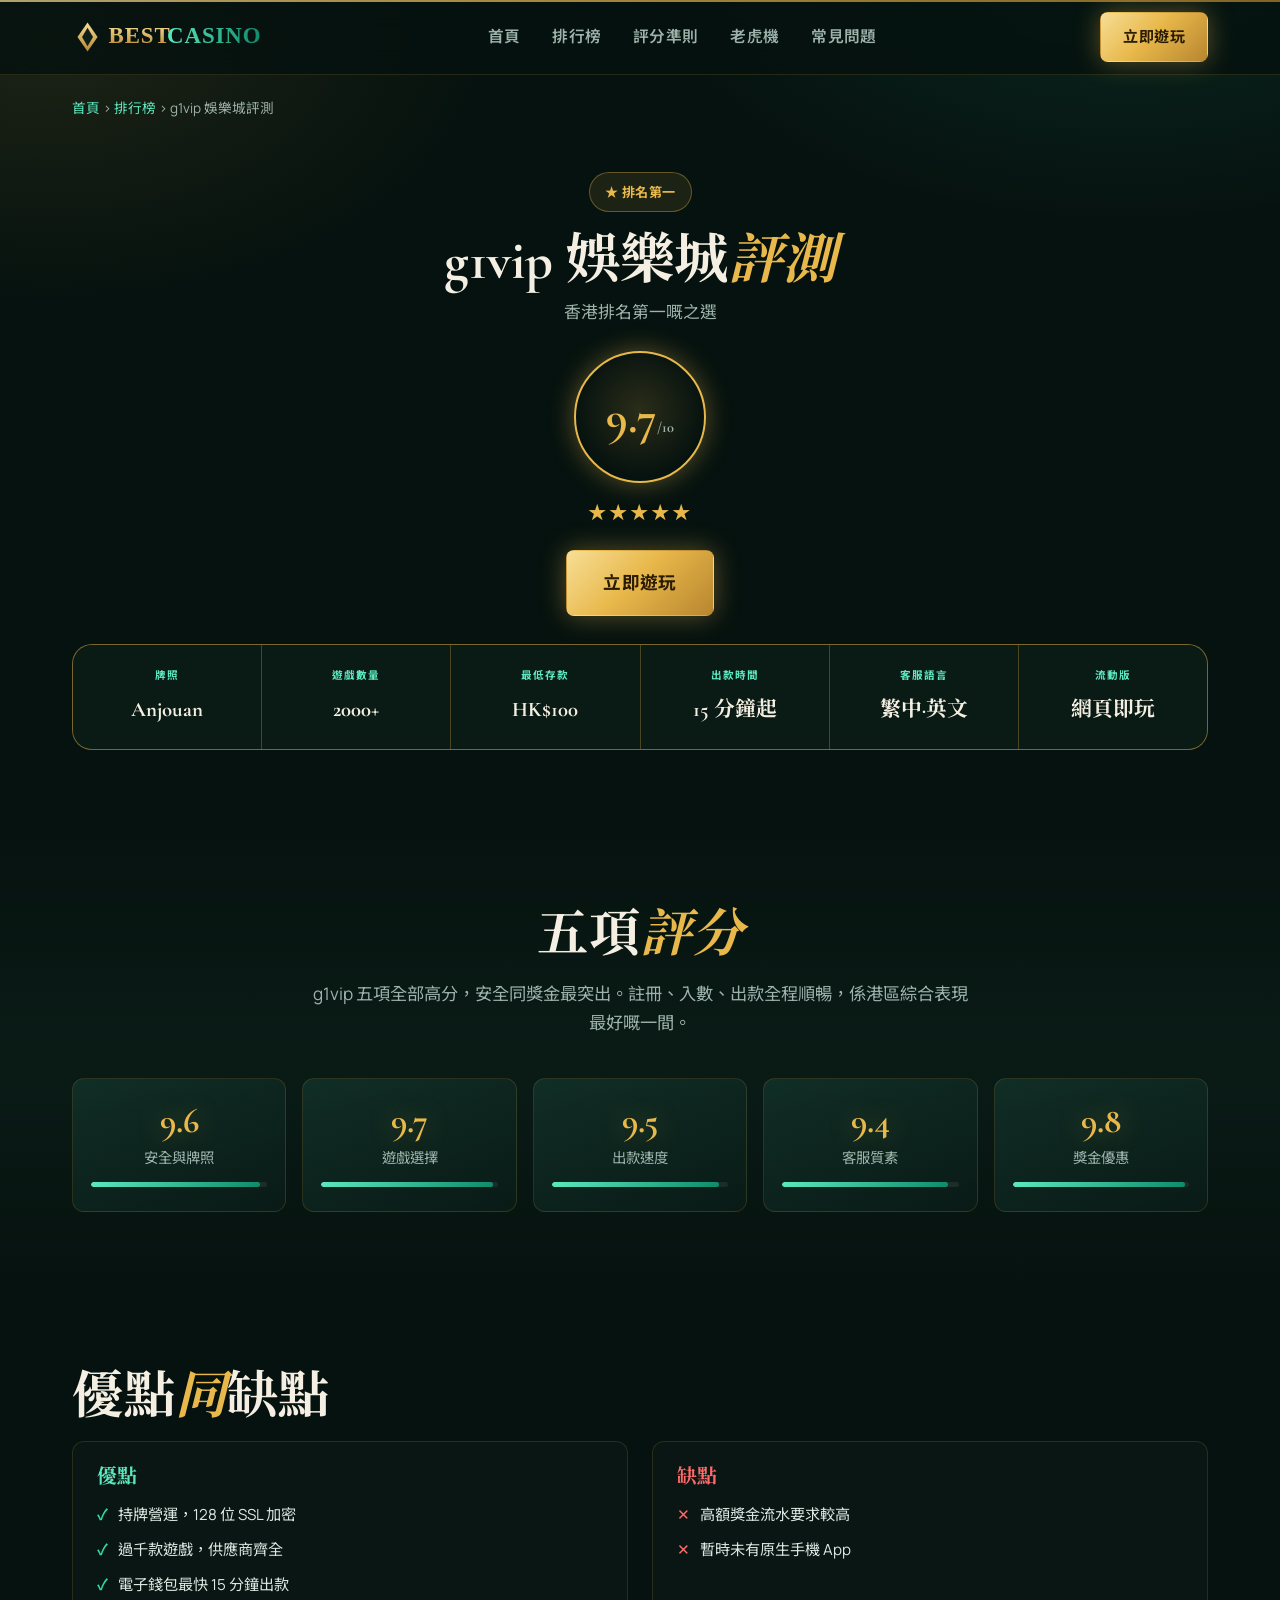
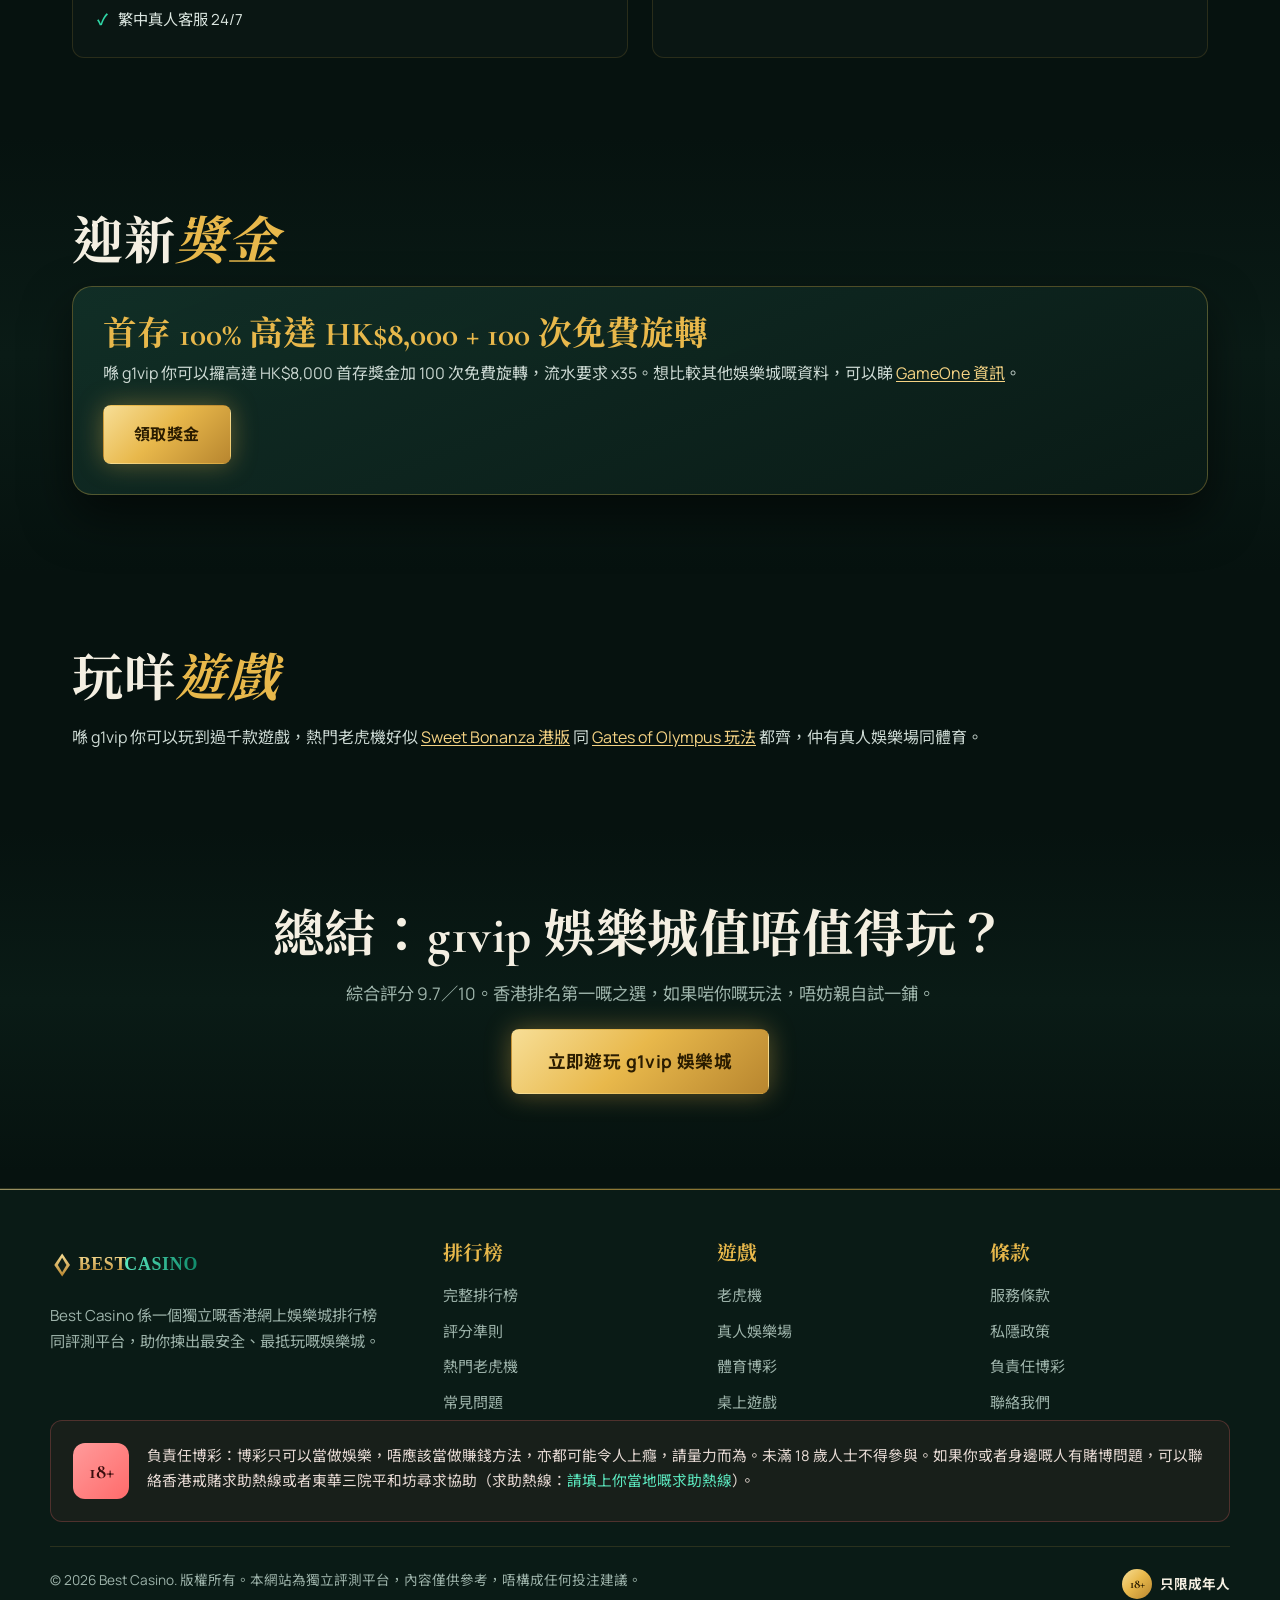
==== reviews/g1vip.html @ 0d3e840b "first commit" ====
<!DOCTYPE html>
<html lang="zh-HK">
<head>
<meta charset="UTF-8">
<meta name="viewport" content="width=device-width, initial-scale=1.0">
<title>g1vip 娛樂城評測 2026｜評分 9.7／10 · 快速資料同獎金實測</title>
<meta name="description" content="g1vip 娛樂城評測：香港排名第一嘅之選，整體評分 9.7／10。快速資料、五項評分、優點缺點、迎新獎金同可玩遊戲一覽。">
<meta name="robots" content="index, follow">
<link rel="icon" type="image/svg+xml" href="../favicon.svg">
<link rel="preconnect" href="https://fonts.googleapis.com"><link rel="preconnect" href="https://fonts.gstatic.com" crossorigin><link href="https://fonts.googleapis.com/css2?family=Cormorant+Garamond:wght@600;700&family=Manrope:wght@400;500;700&family=Noto+Sans+HK:wght@400;500;700&family=Noto+Serif+HK:wght@500;700;900&display=swap" rel="stylesheet">
<link rel="stylesheet" href="../style.css">
</head>
<body>
<header class="site-header"><div class="container"><nav class="nav">
      <a class="brand" href="../index.html" aria-label="Best Casino 首頁"><img src="../logo.svg" alt="Best Casino 標誌" width="150" height="42"></a>
      <input type="checkbox" id="nav-toggle" class="nav-toggle" hidden>
      <label class="hamburger" for="nav-toggle" aria-label="開啟選單"><span></span><span></span><span></span></label>
      <ul class="nav-links"><li><a href="../index.html#top">首頁</a></li><li><a href="../index.html#toplist">排行榜</a></li><li><a href="../index.html#criteria">評分準則</a></li><li><a href="../index.html#slots">老虎機</a></li><li><a href="../index.html#faq">常見問題</a></li></ul>
      <div class="nav-cta"><a class="btn btn-gold" href="../play-and-win/" target="_blank" rel="nofollow noopener">立即遊玩</a></div>
    </nav></div></header>
<div class="container"><div class="breadcrumb"><a href="../index.html">首頁</a> › <a href="../index.html#toplist">排行榜</a> › g1vip 娛樂城評測</div></div>

<section class="section" style="padding-top:6px;">
  <div class="container">
    <div class="rev-top">
      <span class="rev-badge">★ 排名第一</span>
      <h1>g1vip 娛樂城<em>評測</em></h1>
      <div class="tagline">香港排名第一嘅之選</div>
      <div class="rev-bigring"><b>9.7<small>/10</small></b></div>
      <div class="stars">★★★★★</div>
      <div class="rev-cta"><a class="btn btn-gold btn-lg" href="../play-and-win/" target="_blank" rel="nofollow noopener">立即遊玩</a></div>
    </div>
    <div class="facts-strip"><div class="fact"><div class="fl">牌照</div><div class="fv">Anjouan</div></div><div class="fact"><div class="fl">遊戲數量</div><div class="fv">2000+</div></div><div class="fact"><div class="fl">最低存款</div><div class="fv">HK$100</div></div><div class="fact"><div class="fl">出款時間</div><div class="fv">15 分鐘起</div></div><div class="fact"><div class="fl">客服語言</div><div class="fv">繁中·英文</div></div><div class="fact"><div class="fl">流動版</div><div class="fv">網頁即玩</div></div></div>
  </div>
</section>

<section class="section tint">
  <div class="container">
    <div class="head center"><h2 class="section-title">五項<em>評分</em></h2><p class="lead" style="margin-inline:auto;">g1vip 五項全部高分，安全同獎金最突出。註冊、入數、出款全程順暢，係港區綜合表現最好嘅一間。</p></div>
    <div class="score-cards"><div class="sc"><div class="sv">9.6</div><div class="sl">安全與牌照</div><div class="sbar"><span style="width:96.0%"></span></div></div><div class="sc"><div class="sv">9.7</div><div class="sl">遊戲選擇</div><div class="sbar"><span style="width:97.0%"></span></div></div><div class="sc"><div class="sv">9.5</div><div class="sl">出款速度</div><div class="sbar"><span style="width:95.0%"></span></div></div><div class="sc"><div class="sv">9.4</div><div class="sl">客服質素</div><div class="sbar"><span style="width:94.0%"></span></div></div><div class="sc"><div class="sv">9.8</div><div class="sl">獎金優惠</div><div class="sbar"><span style="width:98.0%"></span></div></div></div>
  </div>
</section>

<section class="section">
  <div class="container">
    <h2 class="section-title">優點<em>同</em>缺點</h2>
    <div class="proscons"><div class="prosbox"><h3>優點</h3><ul><li>持牌營運，128 位 SSL 加密</li><li>過千款遊戲，供應商齊全</li><li>電子錢包最快 15 分鐘出款</li><li>繁中真人客服 24/7</li></ul></div><div class="consbox"><h3>缺點</h3><ul><li>高額獎金流水要求較高</li><li>暫時未有原生手機 App</li></ul></div></div>
  </div>
</section>

<section class="section tint">
  <div class="container">
    <h2 class="section-title">迎新<em>獎金</em></h2>
    <div class="rev-panel"><div class="amt">首存 100% 高達 HK$8,000 + 100 次免費旋轉</div><p>喺 g1vip 你可以攞高達 HK$8,000 首存獎金加 100 次免費旋轉，流水要求 x35。想比較其他娛樂城嘅資料，可以睇 <a href="https://gameone-hkg.com" target="_blank" rel="noopener">GameOne 資訊</a>。</p><div style="margin-top:18px;"><a class="btn btn-gold" href="../play-and-win/" target="_blank" rel="nofollow noopener">領取獎金</a></div></div>
  </div>
</section>

<section class="section">
  <div class="container">
    <h2 class="section-title">玩咩<em>遊戲</em></h2>
    <div class="rev-games"><p>喺 g1vip 你可以玩到過千款遊戲，熱門老虎機好似 <a href="https://sweetbonanzahk.com" target="_blank" rel="noopener">Sweet Bonanza 港版</a> 同 <a href="https://gatesofolympus-hongkong.com" target="_blank" rel="noopener">Gates of Olympus 玩法</a> 都齊，仲有真人娛樂場同體育。</p></div>
  </div>
</section>

<section class="section tint">
  <div class="container" style="text-align:center;">
    <h2 class="section-title">總結：g1vip 娛樂城值唔值得玩？</h2>
    <p class="lead" style="margin-inline:auto;">綜合評分 9.7／10。香港排名第一嘅之選，如果啱你嘅玩法，唔妨親自試一鋪。</p>
    <div class="rev-cta"><a class="btn btn-gold btn-lg" href="../play-and-win/" target="_blank" rel="nofollow noopener">立即遊玩 g1vip 娛樂城</a></div>
  </div>
</section>

<footer class="site-footer"><div class="container footer-inner">
    <div class="footer-top">
      <div class="footer-brand"><img src="../logo.svg" alt="Best Casino 標誌" width="150" height="44"><p>Best Casino 係一個獨立嘅香港網上娛樂城排行榜同評測平台，助你揀出最安全、最抵玩嘅娛樂城。</p></div>
      <div class="footer-col"><h4>排行榜</h4><a href="../index.html#toplist">完整排行榜</a><a href="../index.html#criteria">評分準則</a><a href="../index.html#slots">熱門老虎機</a><a href="../index.html#faq">常見問題</a></div>
      <div class="footer-col"><h4>遊戲</h4><a href="../index.html#slots">老虎機</a><a href="#">真人娛樂場</a><a href="#">體育博彩</a><a href="#">桌上遊戲</a></div>
      <div class="footer-col"><h4>條款</h4><a href="#">服務條款</a><a href="#">私隱政策</a><a href="#">負責任博彩</a><a href="#">聯絡我們</a></div>
    </div>
    <div class="rg-block"><span class="rg-badge">18+</span><p>負責任博彩：博彩只可以當做娛樂，唔應該當做賺錢方法，亦都可能令人上癮，請量力而為。未滿 18 歲人士不得參與。如果你或者身邊嘅人有賭博問題，可以聯絡香港戒賭求助熱線或者東華三院平和坊尋求協助（求助熱線：<a href="#">請填上你當地嘅求助熱線</a>）。</p></div>
    <div class="footer-legal"><span>© 2026 Best Casino. 版權所有。本網站為獨立評測平台，內容僅供參考，唔構成任何投注建議。</span><span class="b18"><span class="n">18+</span>只限成年人</span></div>
  </div></footer>
</body>
</html>
---- style.css ----
/* ==========================================================================
   Best Casino Hong Kong  香港網上娛樂城評測
   Theme: Jade and Gold Luxury (emerald-black base, gold + jade, serif display)
   Deliberately distinct palette + typography + layout from the sister site.
   ========================================================================== */

:root{
  --bg:#06120F;
  --bg-2:#0A1B16;
  --panel:#0E2019;
  --panel-2:#123028;
  --line:rgba(232,184,75,.14);
  --line-2:rgba(232,184,75,.30);

  --gold:#E8B84B;
  --gold-2:#F5D384;
  --gold-deep:#B8862F;
  --jade:#2FD6A6;
  --jade-2:#5CE9C0;
  --jade-deep:#0F8A6A;
  --coral:#FF6B6B;

  --cream:#F4EFE2;
  --muted:#9DB3AA;

  --radius:12px;
  --radius-lg:20px;
  --radius-pill:999px;
  --shadow:0 22px 48px rgba(0,0,0,.55);
  --glow-gold:0 0 26px rgba(232,184,75,.38);
  --glow-jade:0 0 24px rgba(47,214,166,.38);

  --grad-gold:linear-gradient(135deg,#F7DE96 0%,#E8B84B 46%,#B8862F 100%);
  --grad-jade:linear-gradient(135deg,#5CE9C0 0%,#0F8A6A 100%);
  --grad-panel:linear-gradient(158deg,rgba(18,48,40,.92),rgba(10,27,22,.94));

  --font-display:'Cormorant Garamond','Noto Serif HK',Georgia,serif;
  --font-body:'Manrope','Noto Sans HK',system-ui,-apple-system,sans-serif;

  --max:1180px;
}

/* ------------------------------ reset / base ---------------------------- */
*,*::before,*::after{box-sizing:border-box;}
html{scroll-behavior:smooth;-webkit-text-size-adjust:100%;}
body{
  margin:0;font-family:var(--font-body);font-weight:400;line-height:1.7;
  color:var(--cream);background:var(--bg);overflow-x:hidden;
  background-image:
    radial-gradient(820px 460px at 88% -6%, rgba(47,214,166,.12), transparent 60%),
    radial-gradient(760px 460px at 4% 4%, rgba(232,184,75,.10), transparent 58%);
  background-attachment:fixed;
}
img{max-width:100%;display:block;height:auto;}
a{color:inherit;text-decoration:none;}
h1,h2,h3,h4{font-family:var(--font-display);margin:0;font-weight:700;line-height:1.14;}
p{margin:0 0 1rem;}
p:last-child{margin-bottom:0;}
ul{margin:0;padding:0;list-style:none;}
:focus-visible{outline:3px solid var(--jade);outline-offset:3px;border-radius:6px;}

/* ------------------------------ layout utils ---------------------------- */
.container{width:100%;max-width:var(--max);margin-inline:auto;padding-inline:22px;}
.section{padding:78px 0;position:relative;}
.section.tint{background:linear-gradient(180deg,var(--bg) 0%,var(--bg-2) 50%,var(--bg) 100%);}
.eyebrow{
  display:inline-flex;align-items:center;gap:10px;font-family:var(--font-body);font-weight:700;
  letter-spacing:3px;text-transform:uppercase;font-size:.76rem;color:var(--jade-2);margin-bottom:16px;
}
.eyebrow::before{content:"";width:26px;height:1px;background:var(--gold);}
.section-title{font-size:clamp(2rem,5vw,3.2rem);letter-spacing:.5px;margin-bottom:14px;color:var(--cream);}
.section-title em{font-style:italic;color:var(--gold);}
.section-title .jade{color:var(--jade-2);font-style:normal;}
.lead{color:var(--muted);font-size:1.08rem;max-width:660px;}
.head{max-width:720px;}
.head.center{margin-inline:auto;text-align:center;}
.head.center .lead{margin-inline:auto;}

/* ornamental gold divider (signature) */
.rule{display:flex;align-items:center;justify-content:center;gap:16px;margin:0 auto 40px;max-width:340px;}
.rule::before,.rule::after{content:"";height:1px;flex:1;background:linear-gradient(90deg,transparent,var(--line-2));}
.rule::after{background:linear-gradient(270deg,transparent,var(--line-2));}
.rule span{width:9px;height:9px;transform:rotate(45deg);background:var(--grad-gold);box-shadow:var(--glow-gold);}

/* ------------------------------ buttons --------------------------------- */
.btn{
  --fs:1rem;display:inline-flex;align-items:center;justify-content:center;gap:.5em;
  font-family:var(--font-body);font-weight:700;font-size:var(--fs);letter-spacing:.4px;
  padding:15px 30px;border-radius:8px;border:1px solid transparent;cursor:pointer;
  transition:transform .18s ease, box-shadow .25s ease, background .2s ease, color .2s ease;
}
.btn:hover{transform:translateY(-2px);}
.btn-gold{color:#2a1c00;background:var(--grad-gold);box-shadow:var(--glow-gold);}
.btn-gold:hover{box-shadow:0 0 40px rgba(232,184,75,.7);}
.btn-jade{color:#03251c;background:var(--grad-jade);box-shadow:var(--glow-jade);}
.btn-outline{color:var(--cream);border-color:var(--line-2);background:rgba(232,184,75,.04);}
.btn-outline:hover{border-color:var(--gold);color:var(--gold-2);box-shadow:var(--glow-gold);}
.btn-lg{--fs:1.1rem;padding:17px 36px;}

/* ------------------------------ header ---------------------------------- */
.site-header{position:sticky;top:0;z-index:50;background:rgba(6,18,15,.82);
  backdrop-filter:blur(14px);border-bottom:1px solid var(--line);}
.site-header::before{content:"";position:absolute;top:0;left:0;right:0;height:2px;background:var(--grad-gold);opacity:.7;}
.nav{display:flex;align-items:center;gap:26px;height:74px;}
.brand{display:flex;align-items:center;gap:10px;flex-shrink:0;}
.brand img{height:42px;width:auto;}
.nav-links{display:flex;align-items:center;gap:28px;margin-inline:auto;}
.nav-links li{display:flex;align-items:center;}
.nav-links a{font-family:var(--font-body);font-weight:600;font-size:.98rem;color:var(--muted);
  letter-spacing:.3px;padding:6px 2px;position:relative;transition:color .18s ease;display:inline-flex;align-items:center;line-height:1;}
.nav-links a::after{content:"";position:absolute;left:0;bottom:-2px;height:1px;width:0;background:var(--gold);transition:width .22s ease;}
.nav-links a:hover{color:var(--cream);}
.nav-links a:hover::after{width:100%;}
.nav-cta .btn{padding:11px 22px;--fs:.94rem;}
.nav-toggle{display:none;}
.hamburger{display:none;flex-direction:column;gap:5px;cursor:pointer;padding:10px;margin-left:auto;}
.hamburger span{width:26px;height:2px;background:var(--cream);border-radius:2px;transition:.25s;}

/* ------------------------------ hero ------------------------------------ */
.hero{position:relative;padding:92px 0 84px;overflow:hidden;
  background:
    linear-gradient(180deg,rgba(6,18,15,.55),rgba(6,18,15,.82) 60%,var(--bg)),
    radial-gradient(900px 480px at 78% 26%, rgba(47,214,166,.22), transparent 62%),
    url('images/hero-bg.webp') center 24% / cover no-repeat,
    var(--bg);}
.hero-grid{display:grid;grid-template-columns:1.25fr .75fr;gap:44px;align-items:center;position:relative;z-index:2;}
.hero .eyebrow{color:var(--gold-2);}
.hero .eyebrow::before{background:var(--jade);}
.hero-title{font-size:clamp(2.4rem,6vw,4.4rem);letter-spacing:.5px;margin-bottom:20px;color:var(--cream);}
.hero-title em{font-style:italic;color:var(--gold);}
.hero-title .jade{color:var(--jade-2);font-style:normal;}
.hero-sub{font-family:var(--font-body);font-size:clamp(1.02rem,2vw,1.2rem);color:#DCE7E1;max-width:560px;margin-bottom:28px;}
.hero-sub b{color:var(--gold-2);font-weight:700;}
.hero-actions{display:flex;flex-wrap:wrap;gap:14px;}
.hero-fine{margin-top:18px;font-size:.84rem;color:var(--muted);}

/* rating card (hero signature, replaces mascot) */
.rating-card{position:relative;background:var(--grad-panel);border:1px solid var(--line-2);
  border-radius:var(--radius-lg);padding:30px 28px;text-align:center;box-shadow:var(--shadow);}
.rating-card .corner{position:absolute;width:18px;height:18px;border:2px solid var(--gold);}
.rating-card .c1{top:12px;left:12px;border-right:0;border-bottom:0;}
.rating-card .c2{top:12px;right:12px;border-left:0;border-bottom:0;}
.rating-card .c3{bottom:12px;left:12px;border-right:0;border-top:0;}
.rating-card .c4{bottom:12px;right:12px;border-left:0;border-top:0;}
.rating-card .label{font-family:var(--font-body);font-weight:700;letter-spacing:2px;text-transform:uppercase;
  font-size:.72rem;color:var(--jade-2);margin-bottom:10px;}
.rating-ring{width:132px;height:132px;margin:6px auto 12px;border-radius:50%;display:grid;place-items:center;
  background:radial-gradient(circle at 50% 45%,rgba(232,184,75,.16),transparent 70%);
  border:2px solid var(--gold);box-shadow:var(--glow-gold);position:relative;}
.rating-ring .score{font-family:var(--font-display);font-weight:700;font-size:3rem;color:var(--gold);line-height:1;}
.rating-ring .score small{font-size:1.1rem;color:var(--muted);}
.rating-card .stars{color:var(--gold);letter-spacing:3px;font-size:1.1rem;margin-bottom:8px;}
.rating-card .verdict{font-family:var(--font-body);color:#DCE7E1;font-size:.94rem;}

/* ------------------------------ review scorecard ------------------------ */
.score-grid{display:grid;grid-template-columns:1.1fr .9fr;gap:44px;align-items:center;margin-top:40px;}
.scorebars{display:flex;flex-direction:column;gap:20px;}
.scorebar .top{display:flex;justify-content:space-between;align-items:baseline;margin-bottom:8px;}
.scorebar .name{font-family:var(--font-body);font-weight:600;color:var(--cream);font-size:1rem;}
.scorebar .val{font-family:var(--font-display);font-weight:700;color:var(--gold);font-size:1.3rem;}
.scorebar .track{height:8px;border-radius:99px;background:rgba(255,255,255,.06);overflow:hidden;}
.scorebar .fill{height:100%;border-radius:99px;background:var(--grad-jade);box-shadow:var(--glow-jade);}
.review-copy .verdict-badge{display:inline-flex;align-items:center;gap:10px;padding:9px 16px;border-radius:99px;
  background:rgba(47,214,166,.1);border:1px solid rgba(47,214,166,.35);color:var(--jade-2);
  font-family:var(--font-body);font-weight:700;font-size:.86rem;letter-spacing:.5px;margin-bottom:18px;}
.review-copy p{color:#CBD8D2;}
.review-copy p a,.pros li a{color:var(--gold-2);text-decoration:underline;text-underline-offset:2px;text-decoration-color:rgba(232,184,75,.4);}
.pros{display:grid;grid-template-columns:1fr 1fr;gap:12px 24px;margin-top:20px;}
.pros li{display:flex;gap:10px;align-items:flex-start;color:#DCE7E1;font-size:.96rem;}
.pros .tk{flex-shrink:0;width:22px;height:22px;border-radius:50%;display:grid;place-items:center;background:var(--grad-gold);margin-top:2px;}
.pros .tk svg{width:12px;height:12px;stroke:#2a1c00;stroke-width:3;}

/* ------------------------------ bonus (featured + table) ---------------- */
.bonus-wrap{display:grid;grid-template-columns:.95fr 1.05fr;gap:34px;align-items:stretch;margin-top:40px;}
.bonus-feature{position:relative;background:var(--grad-panel);border:1px solid var(--line-2);border-radius:var(--radius-lg);
  padding:34px 30px;box-shadow:var(--shadow);display:flex;flex-direction:column;justify-content:center;overflow:hidden;}
.bonus-feature::after{content:"";position:absolute;inset:0;z-index:0;opacity:.16;
  background:url('images/bonus-gift.webp') right bottom / 55% no-repeat;}
.bonus-feature > *{position:relative;z-index:1;}
.bonus-feature .tag{font-family:var(--font-body);font-weight:700;letter-spacing:2px;text-transform:uppercase;
  font-size:.72rem;color:var(--jade-2);margin-bottom:12px;}
.bonus-feature .amt{font-family:var(--font-display);font-weight:700;font-size:clamp(2.4rem,5vw,3.4rem);color:var(--gold);
  line-height:1.05;margin-bottom:6px;}
.bonus-feature .amt span{display:block;font-size:1.05rem;color:#DCE7E1;font-family:var(--font-body);margin-top:8px;}
.bonus-feature .fine{color:var(--muted);font-size:.86rem;margin:14px 0 22px;}
.promo-table{background:rgba(255,255,255,.02);border:1px solid var(--line);border-radius:var(--radius-lg);overflow:hidden;}
.promo-row{display:grid;grid-template-columns:1fr auto;gap:16px;align-items:center;padding:20px 24px;border-bottom:1px solid var(--line);}
.promo-row:last-child{border-bottom:0;}
.promo-row .n{font-family:var(--font-display);font-weight:700;color:var(--cream);font-size:1.22rem;}
.promo-row .d{color:var(--muted);font-size:.9rem;margin-top:2px;}
.promo-row .v{font-family:var(--font-display);font-weight:700;color:var(--gold);font-size:1.5rem;text-align:right;white-space:nowrap;}
.promo-row .v small{display:block;font-family:var(--font-body);font-weight:600;font-size:.72rem;color:var(--jade-2);letter-spacing:1px;}

/* ------------------------------ slots grid ------------------------------ */
.slot-grid{display:grid;grid-template-columns:repeat(3,1fr);gap:22px;margin-top:40px;}
.slot{position:relative;border-radius:var(--radius-lg);overflow:hidden;border:1px solid var(--line);
  background:var(--panel);transition:transform .22s ease, border-color .2s ease, box-shadow .28s ease;}
.slot .thumb{aspect-ratio:4/3;background-size:cover;background-position:center;position:relative;}
.slot .thumb::after{content:"";position:absolute;inset:0;background:linear-gradient(180deg,transparent 40%,rgba(6,18,15,.9));}
.slot.s1 .thumb{background-image:linear-gradient(150deg,rgba(232,184,75,.25),rgba(15,138,106,.3)),url('images/slot-1.webp');}
.slot.s2 .thumb{background-image:linear-gradient(150deg,rgba(47,214,166,.22),rgba(184,134,47,.28)),url('images/slot-2.webp');}
.slot.s3 .thumb{background-image:linear-gradient(150deg,rgba(232,184,75,.2),rgba(15,138,106,.32)),url('images/slot-3.webp');}
.slot .body{padding:16px 20px 20px;position:relative;margin-top:-38px;z-index:2;}
.slot .body h3{font-size:1.4rem;color:var(--cream);margin-bottom:4px;}
.slot .body .prov{font-family:var(--font-body);font-size:.8rem;letter-spacing:1px;text-transform:uppercase;color:var(--jade-2);margin-bottom:8px;}
.slot .body p{color:var(--muted);font-size:.92rem;margin:0;}
.slot .rtp{position:absolute;top:14px;right:14px;z-index:3;font-family:var(--font-body);font-weight:700;font-size:.76rem;
  color:#2a1c00;background:var(--grad-gold);padding:5px 11px;border-radius:99px;box-shadow:var(--glow-gold);}
.slot:hover{transform:translateY(-6px);border-color:var(--line-2);box-shadow:var(--shadow);}
.slot-more{text-align:center;margin-top:30px;color:var(--muted);font-size:.96rem;}
.slot-more a{color:var(--gold-2);text-decoration:underline;text-underline-offset:2px;text-decoration-color:rgba(232,184,75,.4);}

/* ------------------------------ live / real games ----------------------- */
.live-grid{display:grid;grid-template-columns:1fr 1fr;gap:24px;margin-top:40px;}
.live{position:relative;min-height:280px;border-radius:var(--radius-lg);overflow:hidden;border:1px solid var(--line-2);
  display:flex;flex-direction:column;justify-content:flex-end;padding:28px;isolation:isolate;
  transition:transform .22s ease, box-shadow .28s ease;}
.live::after{content:"";position:absolute;inset:0;z-index:-2;background-size:cover;background-position:center;transition:transform .5s ease;}
.live.baccarat::after{background-image:url('images/live-baccarat.webp');}
.live.roulette::after{background-image:url('images/live-roulette.webp');}
.live::before{content:"";position:absolute;inset:0;z-index:-1;
  background:linear-gradient(180deg,rgba(6,18,15,.1),rgba(6,18,15,.5) 50%,rgba(6,18,15,.94));}
.live:hover{transform:translateY(-6px);box-shadow:var(--shadow);}
.live:hover::after{transform:scale(1.07);}
.live .live-tag{align-self:flex-start;font-family:var(--font-body);font-weight:700;font-size:.72rem;letter-spacing:1.4px;
  text-transform:uppercase;color:var(--jade-2);padding:5px 12px;border-radius:99px;background:rgba(6,18,15,.6);
  border:1px solid var(--line-2);margin-bottom:auto;display:inline-flex;align-items:center;gap:7px;}
.live .live-tag .live-dot{width:7px;height:7px;border-radius:50%;background:var(--coral);box-shadow:0 0 10px var(--coral);}
.live h3{font-size:1.7rem;color:var(--cream);margin:12px 0 6px;text-shadow:0 2px 14px rgba(0,0,0,.6);}
.live p{color:#DCE7E1;font-size:.95rem;margin:0;text-shadow:0 1px 10px rgba(0,0,0,.6);}
.live p a{color:var(--gold-2);text-decoration:underline;text-underline-offset:2px;}

/* ------------------------------ payments -------------------------------- */
.pay-wrap{display:grid;grid-template-columns:.9fr 1.1fr;gap:44px;align-items:center;margin-top:40px;}
.pay-visual{text-align:center;}
.pay-visual img{margin-inline:auto;max-width:340px;filter:drop-shadow(0 20px 44px rgba(47,214,166,.28));}
.pay-methods{display:grid;grid-template-columns:repeat(3,1fr);gap:14px;margin-bottom:24px;}
.pay-chip{display:flex;flex-direction:column;align-items:center;gap:8px;text-align:center;padding:18px 12px;
  border-radius:var(--radius);background:rgba(255,255,255,.03);border:1px solid var(--line);
  transition:transform .18s ease, border-color .2s ease;}
.pay-chip:hover{transform:translateY(-3px);border-color:var(--line-2);}
.pay-chip svg{width:28px;height:28px;stroke:var(--gold);}
.pay-chip span{font-family:var(--font-body);font-weight:600;font-size:.88rem;color:var(--cream);}
.pay-list{display:flex;flex-direction:column;gap:12px;}
.pay-list li{display:flex;gap:12px;align-items:flex-start;color:#DCE7E1;font-size:.98rem;}
.pay-list .tk{flex-shrink:0;width:22px;height:22px;border-radius:50%;display:grid;place-items:center;background:var(--grad-jade);margin-top:2px;}
.pay-list .tk svg{width:12px;height:12px;stroke:#03251c;stroke-width:3;}

/* ------------------------------ faq ------------------------------------- */
.faq-list{max-width:840px;margin:40px auto 0;display:flex;flex-direction:column;gap:14px;}
.faq-item{border-radius:var(--radius);background:rgba(255,255,255,.02);border:1px solid var(--line);overflow:hidden;transition:border-color .2s ease;}
.faq-item[open]{border-color:var(--line-2);}
.faq-item summary{list-style:none;cursor:pointer;padding:20px 24px;display:flex;align-items:center;gap:14px;
  font-family:var(--font-display);font-weight:700;font-size:1.24rem;color:var(--cream);}
.faq-item summary::-webkit-details-marker{display:none;}
.faq-item summary .idx{font-family:var(--font-display);color:var(--gold);font-size:1.1rem;flex-shrink:0;}
.faq-item summary .chev{margin-left:auto;transition:transform .22s ease;stroke:var(--gold);width:20px;height:20px;}
.faq-item[open] summary .chev{transform:rotate(180deg);}
.faq-body{padding:0 24px 20px 56px;color:var(--muted);font-size:.98rem;font-family:var(--font-body);}
.faq-body a{color:var(--gold-2);text-decoration:underline;text-underline-offset:2px;}

/* ------------------------------ footer ---------------------------------- */
.site-footer{position:relative;background:var(--bg-2);border-top:1px solid var(--line);margin-top:16px;}
.site-footer::before{content:"";position:absolute;top:0;left:0;right:0;height:1px;background:var(--grad-gold);opacity:.6;}
.footer-inner{padding:54px 0 30px;}
.footer-top{display:grid;grid-template-columns:1.5fr 1fr 1fr 1fr;gap:34px;}
.footer-brand img{height:44px;margin-bottom:16px;}
.footer-brand p{color:var(--muted);font-size:.95rem;max-width:330px;}
.footer-brand p a{color:var(--gold-2);text-decoration:underline;text-underline-offset:2px;}
.footer-col h4{font-family:var(--font-display);font-size:1.24rem;color:var(--gold);margin-bottom:12px;}
.footer-col a{display:block;color:var(--muted);font-size:.94rem;padding:5px 0;transition:color .18s ease;}
.footer-col a:hover{color:var(--cream);}
.footer-pay{display:flex;flex-wrap:wrap;gap:12px;align-items:center;margin:32px 0 24px;padding:22px 0;
  border-top:1px solid var(--line);border-bottom:1px solid var(--line);}
.footer-pay .lbl{font-family:var(--font-body);font-weight:700;color:var(--muted);font-size:.86rem;margin-right:6px;letter-spacing:.5px;}
.pay-badge{font-family:var(--font-body);font-weight:600;font-size:.84rem;color:var(--cream);padding:8px 14px;border-radius:8px;
  background:rgba(255,255,255,.04);border:1px solid var(--line-2);}
.rg-block{display:flex;gap:18px;align-items:flex-start;padding:22px;border-radius:var(--radius);
  background:rgba(255,107,107,.06);border:1px solid rgba(255,107,107,.24);margin-bottom:24px;}
.rg-badge{flex-shrink:0;width:56px;height:56px;border-radius:12px;display:grid;place-items:center;
  font-family:var(--font-display);font-weight:700;font-size:1.3rem;color:#3a0d0d;background:linear-gradient(135deg,#FF9B9B,#FF6B6B);}
.rg-block p{color:#E7DAD4;font-size:.92rem;margin:0;line-height:1.7;}
.rg-block a{color:var(--jade-2);}
.footer-legal{display:flex;flex-wrap:wrap;justify-content:space-between;gap:14px;padding-top:22px;
  border-top:1px solid var(--line);color:var(--muted);font-size:.85rem;}
.footer-legal .b18{display:inline-flex;align-items:center;gap:8px;font-weight:700;color:var(--cream);font-family:var(--font-body);}
.footer-legal .b18 .n{width:30px;height:30px;border-radius:50%;display:grid;place-items:center;background:var(--grad-gold);
  color:#2a1c00;font-family:var(--font-display);font-weight:700;font-size:.8rem;}

/* ------------------------------ animations ------------------------------ */
@keyframes shimmer{0%,100%{box-shadow:var(--glow-gold);}50%{box-shadow:0 0 40px rgba(232,184,75,.65);}}
.rating-ring{animation:shimmer 3.4s ease-in-out infinite;}

/* ------------------------------ responsive ------------------------------ */
@media (max-width:960px){
  .hero-grid,.score-grid,.bonus-wrap,.pay-wrap{grid-template-columns:1fr;gap:34px;}
  .hero-title{font-size:clamp(2.2rem,8vw,3.2rem);}
  .rating-card{max-width:360px;margin-inline:auto;}
  .pay-visual{order:-1;}
  .slot-grid{grid-template-columns:repeat(2,1fr);}
  .footer-top{grid-template-columns:1fr 1fr;gap:26px;}
}
@media (max-width:620px){
  .section{padding:58px 0;}
  .nav-links{position:fixed;top:74px;left:0;right:0;flex-direction:column;gap:0;background:rgba(8,22,18,.98);
    backdrop-filter:blur(16px);border-bottom:1px solid var(--line);padding:8px 22px 20px;
    transform:translateY(-150%);transition:transform .3s ease;margin:0;}
  .nav-links a{padding:14px 4px;border-bottom:1px solid var(--line);font-size:1.06rem;}
  .nav-links a::after{display:none;}
  .nav-cta{display:none;}
  .nav-toggle:checked ~ .nav-links{transform:translateY(0);}
  .hamburger{display:flex;}
  .slot-grid,.live-grid,.pay-methods,.pros{grid-template-columns:1fr;}
  .promo-row{grid-template-columns:1fr;gap:6px;}
  .promo-row .v{text-align:left;}
  .footer-top{grid-template-columns:1fr;}
  .rg-block{flex-direction:column;gap:12px;}
}
@media (prefers-reduced-motion:reduce){*{animation:none !important;transition:none !important;scroll-behavior:auto !important;}}

/* ==========================================================================
   TOPLIST (vertical cards) + criteria numbered list + section CTA
   ========================================================================== */
.toplist-grid{display:grid;grid-template-columns:repeat(auto-fit,minmax(228px,1fr));gap:22px;margin-top:40px;}
.tc{position:relative;background:var(--grad-panel);border:1px solid var(--line);border-radius:var(--radius-lg);
  padding:30px 24px 26px;text-align:center;display:flex;flex-direction:column;align-items:center;
  box-shadow:var(--shadow);transition:transform .2s ease,border-color .2s ease;}
.tc:hover{transform:translateY(-6px);border-color:var(--line-2);}
.tc.top{border-color:var(--gold);box-shadow:0 0 30px rgba(232,184,75,.25),var(--shadow);}
.tc-ribbon{position:absolute;top:-1px;left:50%;transform:translateX(-50%);background:var(--grad-gold);
  color:#2a1c00;font-family:var(--font-body);font-weight:700;font-size:.68rem;letter-spacing:1px;
  padding:5px 16px;border-radius:0 0 10px 10px;white-space:nowrap;}
.tc-rank{font-family:var(--font-body);font-weight:700;letter-spacing:2px;text-transform:uppercase;
  font-size:.7rem;color:var(--jade-2);margin:10px 0 4px;}
.tc-name{font-family:var(--font-display);font-weight:700;font-size:1.5rem;color:var(--cream);line-height:1.12;}
.tc-sub{font-family:var(--font-body);color:var(--muted);font-size:.8rem;margin-bottom:14px;}
.tc-ring{width:90px;height:90px;border-radius:50%;display:grid;place-items:center;margin:4px 0 8px;
  border:2px solid var(--gold);background:radial-gradient(circle at 50% 45%,rgba(232,184,75,.14),transparent 70%);
  box-shadow:var(--glow-gold);}
.tc-ring b{font-family:var(--font-display);font-weight:700;font-size:2rem;color:var(--gold);line-height:1;}
.tc-ring b small{font-size:.68rem;color:var(--muted);}
.tc-stars{color:var(--gold);letter-spacing:2px;font-size:.85rem;margin-bottom:12px;}
.tc-bonus{color:#DCE7E1;font-size:.9rem;line-height:1.45;margin-bottom:18px;flex-grow:1;}
.tc-bonus b{color:var(--gold-2);}
.tc .btn{width:100%;}
.tc-review{margin-top:10px;font-size:.82rem;}
.tc-review a{color:var(--jade-2);text-decoration:underline;text-underline-offset:2px;}

.criteria-list{display:grid;grid-template-columns:repeat(auto-fit,minmax(300px,1fr));gap:8px 44px;margin-top:40px;}
.crit{display:flex;gap:18px;align-items:flex-start;padding:20px 0;border-bottom:1px solid var(--line);}
.crit .cnum{font-family:var(--font-display);font-weight:700;font-size:2rem;color:var(--gold);line-height:1;
  flex-shrink:0;width:42px;text-align:center;}
.crit h3{font-size:1.24rem;color:var(--cream);margin-bottom:5px;}
.crit p{color:var(--muted);font-size:.94rem;margin:0;}

.section-cta{text-align:center;margin-top:36px;}
.bonus-feature p a,.live p a,.faq-body a,.footer-brand p a,.slot .body p a,.head .lead a,.crit p a,.pay-info p a{
  color:var(--gold-2);text-decoration:underline;text-underline-offset:2px;text-decoration-color:rgba(232,184,75,.42);}

/* ==========================================================================
   REVIEW PAGES (reviews/*.html) - jade theme
   ========================================================================== */
.breadcrumb{font-size:.85rem;color:var(--muted);padding-top:22px;}
.breadcrumb a{color:var(--jade-2);}
.rev-hero{display:grid;grid-template-columns:1.3fr .7fr;gap:40px;align-items:center;padding:34px 0 10px;}
.rev-verdict-badge{display:inline-flex;align-items:center;gap:8px;padding:8px 15px;border-radius:99px;
  background:rgba(232,184,75,.1);border:1px solid rgba(232,184,75,.35);color:var(--gold);
  font-family:var(--font-body);font-weight:700;font-size:.82rem;letter-spacing:.5px;margin-bottom:16px;}
.rev-hero h1{font-size:clamp(1.9rem,4.6vw,3rem);margin-bottom:16px;color:var(--cream);}
.rev-hero h1 em{font-style:italic;color:var(--gold);}
.rev-hero p{color:#CBD8D2;}
.rev-ratingbox{background:var(--grad-panel);border:1px solid var(--line-2);border-radius:var(--radius-lg);
  padding:30px 26px;text-align:center;box-shadow:var(--shadow);}
.rev-ratingbox .lbl{font-family:var(--font-body);font-weight:700;letter-spacing:2px;text-transform:uppercase;
  font-size:.72rem;color:var(--jade-2);margin-bottom:10px;}
.rev-ratingbox .score{font-family:var(--font-display);font-weight:700;font-size:3.4rem;color:var(--gold);line-height:1;}
.rev-ratingbox .score small{font-size:1.1rem;color:var(--muted);}
.rev-ratingbox .stars{color:var(--gold);letter-spacing:3px;font-size:1.1rem;margin:8px 0;}
.rev-scores{display:flex;flex-direction:column;gap:16px;max-width:620px;margin-top:14px;}
.rev-scores .row .top{display:flex;justify-content:space-between;margin-bottom:6px;}
.rev-scores .row .nm{color:var(--cream);font-weight:500;}
.rev-scores .row .vl{font-family:var(--font-display);font-weight:700;color:var(--gold);}
.rev-scores .row .track{height:7px;border-radius:99px;background:rgba(255,255,255,.06);overflow:hidden;}
.rev-scores .row .fill{height:100%;border-radius:99px;background:var(--grad-jade);box-shadow:var(--glow-jade);}
.proscons{display:grid;grid-template-columns:1fr 1fr;gap:24px;margin-top:14px;}
.prosbox,.consbox{padding:24px;border-radius:var(--radius);border:1px solid var(--line);background:rgba(255,255,255,.02);}
.prosbox h3,.consbox h3{font-size:1.24rem;margin-bottom:14px;}
.prosbox h3{color:var(--jade-2);}
.consbox h3{color:var(--coral);}
.prosbox li,.consbox li{display:flex;gap:10px;margin-bottom:9px;color:#DCE7E1;font-size:.95rem;}
.prosbox li:last-child,.consbox li:last-child{margin-bottom:0;}
.prosbox li::before{content:"\2713";color:var(--jade);font-weight:700;flex-shrink:0;}
.consbox li::before{content:"\2715";color:var(--coral);font-weight:700;flex-shrink:0;}
.rev-panel{background:var(--grad-panel);border:1px solid var(--line-2);border-radius:var(--radius-lg);padding:30px;box-shadow:var(--shadow);margin-top:14px;}
.rev-panel .amt{font-family:var(--font-display);font-weight:700;font-size:2.1rem;color:var(--gold);line-height:1.1;margin-bottom:6px;}
.rev-panel p,.rev-games p{color:#CBD8D2;}
.rev-panel p a,.rev-games p a{color:var(--gold-2);text-decoration:underline;text-underline-offset:2px;}
.rev-cta{text-align:center;margin-top:20px;}
@media (max-width:820px){.rev-hero{grid-template-columns:1fr;gap:26px;}.rev-ratingbox{max-width:340px;margin-inline:auto;}.proscons{grid-template-columns:1fr;}}

/* ==========================================================================
   REVIEW PAGES v2 (distinct layout: centered hero + facts strip + score cards)
   ========================================================================== */
.rev-top{text-align:center;padding:46px 0 22px;}
.rev-top .rev-badge{display:inline-flex;align-items:center;gap:8px;padding:8px 15px;border-radius:99px;
  background:rgba(232,184,75,.1);border:1px solid rgba(232,184,75,.35);color:var(--gold);
  font-family:var(--font-body);font-weight:700;font-size:.82rem;letter-spacing:.5px;margin-bottom:18px;}
.rev-top h1{font-size:clamp(2rem,5vw,3.4rem);color:var(--cream);margin-bottom:6px;}
.rev-top h1 em{font-style:italic;color:var(--gold);}
.rev-top .tagline{color:var(--muted);font-size:1.05rem;margin-bottom:24px;}
.rev-bigring{width:132px;height:132px;margin:0 auto 14px;border-radius:50%;display:grid;place-items:center;
  border:2px solid var(--gold);background:radial-gradient(circle at 50% 45%,rgba(232,184,75,.16),transparent 70%);box-shadow:var(--glow-gold);}
.rev-bigring b{font-family:var(--font-display);font-weight:700;font-size:2.9rem;color:var(--gold);line-height:1;}
.rev-bigring b small{font-size:.9rem;color:var(--muted);}
.rev-top .stars{color:var(--gold);letter-spacing:3px;font-size:1.15rem;margin-bottom:22px;}
.facts-strip{display:grid;grid-template-columns:repeat(auto-fit,minmax(150px,1fr));gap:1px;
  background:var(--line-2);border:1px solid var(--line-2);border-radius:var(--radius-lg);overflow:hidden;margin-top:6px;}
.fact{background:var(--bg-2);padding:22px 16px;text-align:center;}
.fact .fl{font-family:var(--font-body);font-weight:700;letter-spacing:1px;text-transform:uppercase;font-size:.66rem;color:var(--jade-2);margin-bottom:7px;}
.fact .fv{font-family:var(--font-display);font-weight:700;font-size:1.3rem;color:var(--cream);}
.score-cards{display:grid;grid-template-columns:repeat(auto-fit,minmax(150px,1fr));gap:16px;margin-top:40px;}
.sc{background:var(--grad-panel);border:1px solid var(--line);border-radius:var(--radius);padding:24px 18px;text-align:center;transition:transform .18s ease,border-color .2s ease;}
.sc:hover{transform:translateY(-4px);border-color:var(--line-2);}
.sc .sv{font-family:var(--font-display);font-weight:700;font-size:2.2rem;color:var(--gold);line-height:1;text-shadow:var(--glow-gold);}
.sc .sl{color:var(--muted);font-size:.9rem;margin-top:8px;}
.sc .sbar{height:5px;border-radius:99px;background:rgba(255,255,255,.07);overflow:hidden;margin-top:12px;}
.sc .sbar span{display:block;height:100%;background:var(--grad-jade);border-radius:99px;}

/* ==========================================================================
   HEADER casino modal (jade) - casino list -> review pages (JS-free)
   ========================================================================== */
.modal-toggle{display:none;}
.nav-link-btn{font-family:var(--font-body);font-weight:600;font-size:.98rem;color:var(--muted);cursor:pointer;
  letter-spacing:.3px;padding:6px 2px;position:relative;transition:color .18s ease;display:inline-flex;align-items:center;gap:5px;line-height:1;}
.nav-link-btn::after{content:"";position:absolute;left:0;bottom:-2px;height:1px;width:0;background:var(--gold);transition:width .22s ease;}
.nav-link-btn:hover{color:var(--cream);}
.nav-link-btn:hover::after{width:100%;}
.nav-link-btn .caret{font-size:.7rem;}
.modal-overlay{display:none;position:fixed;inset:0;z-index:100;align-items:center;justify-content:center;padding:20px;}
.modal-toggle:checked ~ .modal-overlay{display:flex;}
.modal-backdrop{position:absolute;inset:0;background:rgba(4,10,8,.82);backdrop-filter:blur(6px);cursor:pointer;}
.modal-box{position:relative;z-index:1;width:100%;max-width:520px;max-height:86vh;overflow:auto;
  background:linear-gradient(160deg,rgba(18,48,40,.98),rgba(8,22,18,.99));border:1px solid var(--line-2);
  border-radius:var(--radius-lg);padding:30px;box-shadow:0 30px 70px rgba(0,0,0,.6);}
.modal-box::before{content:"";position:absolute;top:0;left:0;right:0;height:2px;background:var(--grad-gold);opacity:.7;}
.modal-box h3{font-family:var(--font-display);font-size:1.6rem;color:var(--cream);margin:0 0 4px;}
.modal-box .msub{color:var(--muted);font-size:.9rem;margin-bottom:20px;}
.modal-close{position:absolute;top:16px;right:18px;cursor:pointer;color:var(--muted);font-size:1.1rem;
  width:32px;height:32px;display:grid;place-items:center;border-radius:8px;border:1px solid var(--line);}
.modal-close:hover{color:var(--cream);border-color:var(--line-2);}
.modal-list{display:flex;flex-direction:column;gap:10px;}
.modal-row{display:grid;grid-template-columns:auto 1fr auto auto;gap:14px;align-items:center;
  padding:14px 16px;border-radius:var(--radius);background:rgba(255,255,255,.03);border:1px solid var(--line);
  transition:transform .15s ease,border-color .2s ease;}
.modal-row:hover{transform:translateX(3px);border-color:var(--line-2);}
.mr-rank{width:30px;height:30px;border-radius:9px;display:grid;place-items:center;font-family:var(--font-display);
  font-weight:700;color:#03251c;background:var(--grad-jade);font-size:.95rem;}
.modal-row.top .mr-rank{background:var(--grad-gold);color:#2a1c00;}
.mr-name{font-family:var(--font-display);font-weight:700;color:var(--cream);font-size:1.1rem;line-height:1.15;}
.mr-name small{display:block;font-family:var(--font-body);font-weight:500;color:var(--muted);font-size:.72rem;}
.mr-score{font-family:var(--font-display);font-weight:700;color:var(--gold);font-size:1.25rem;}
.mr-go{font-family:var(--font-body);font-weight:600;color:var(--jade-2);font-size:.86rem;white-space:nowrap;}
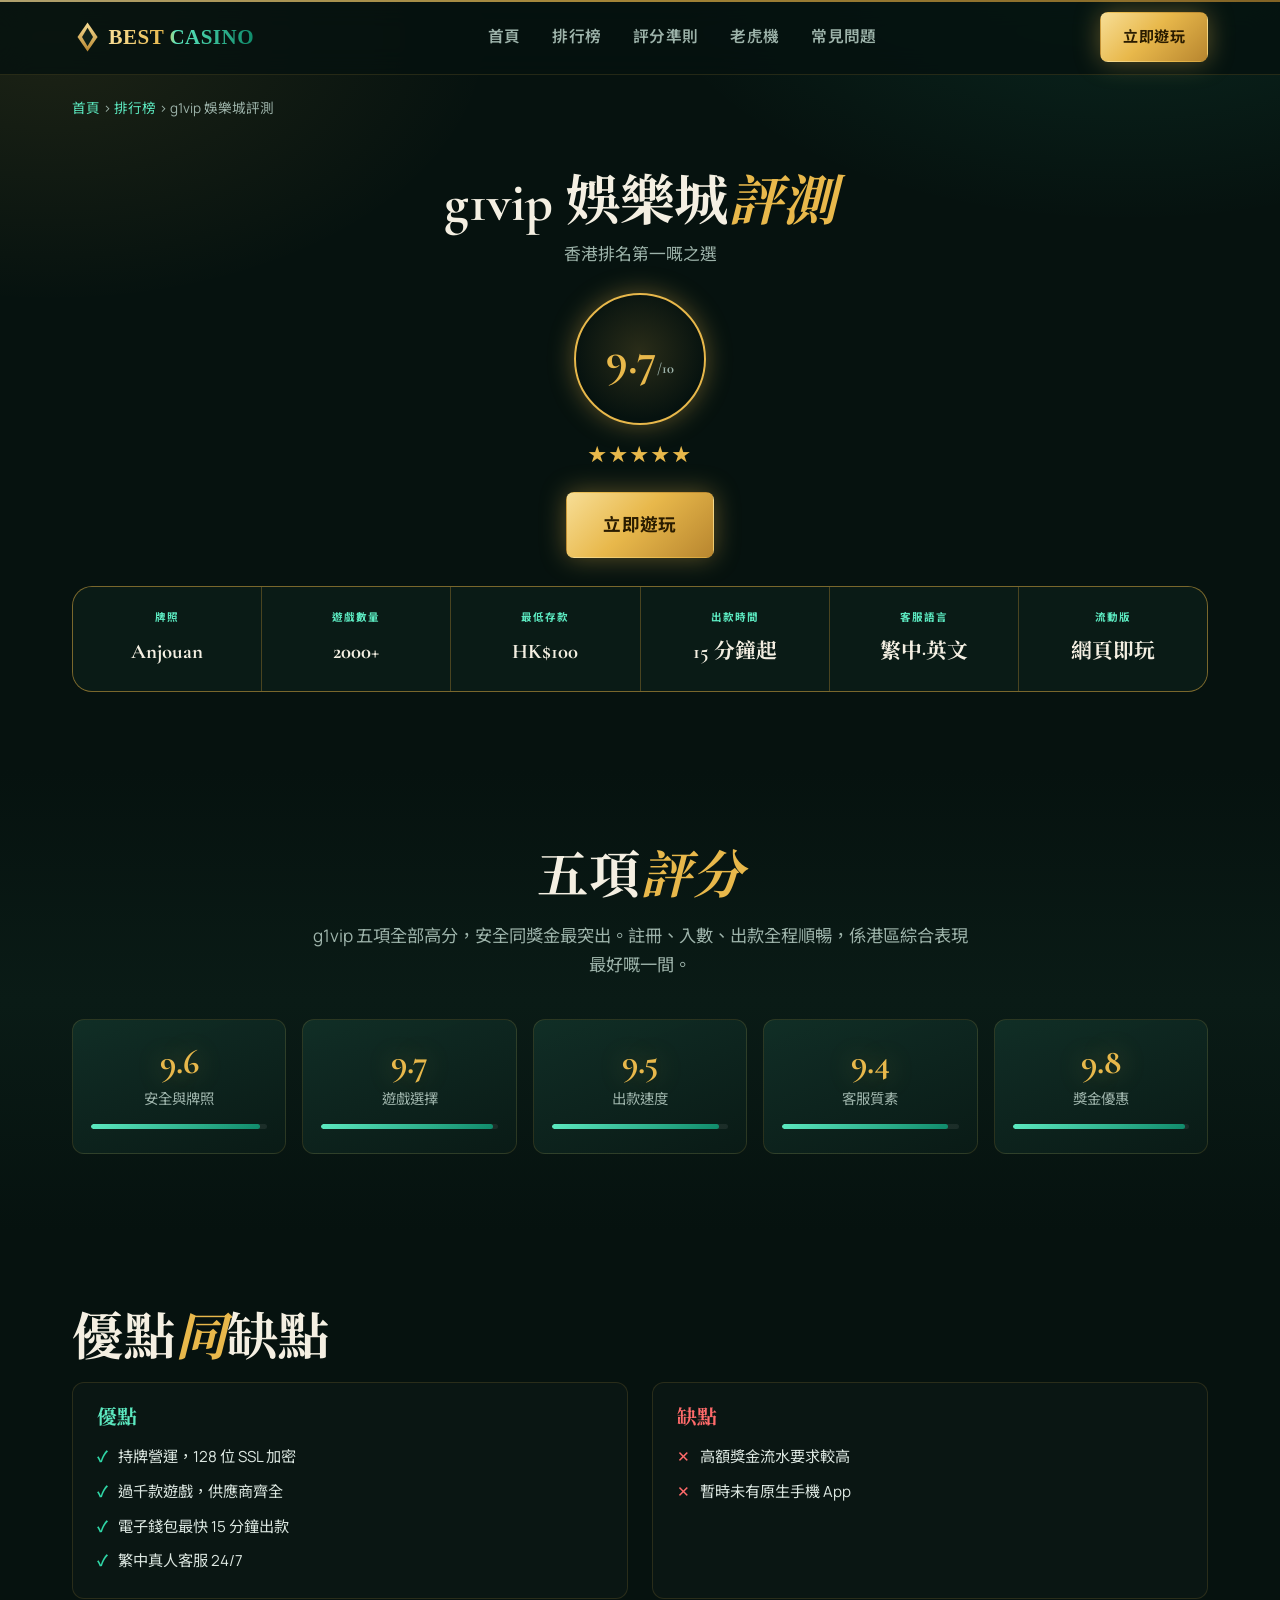
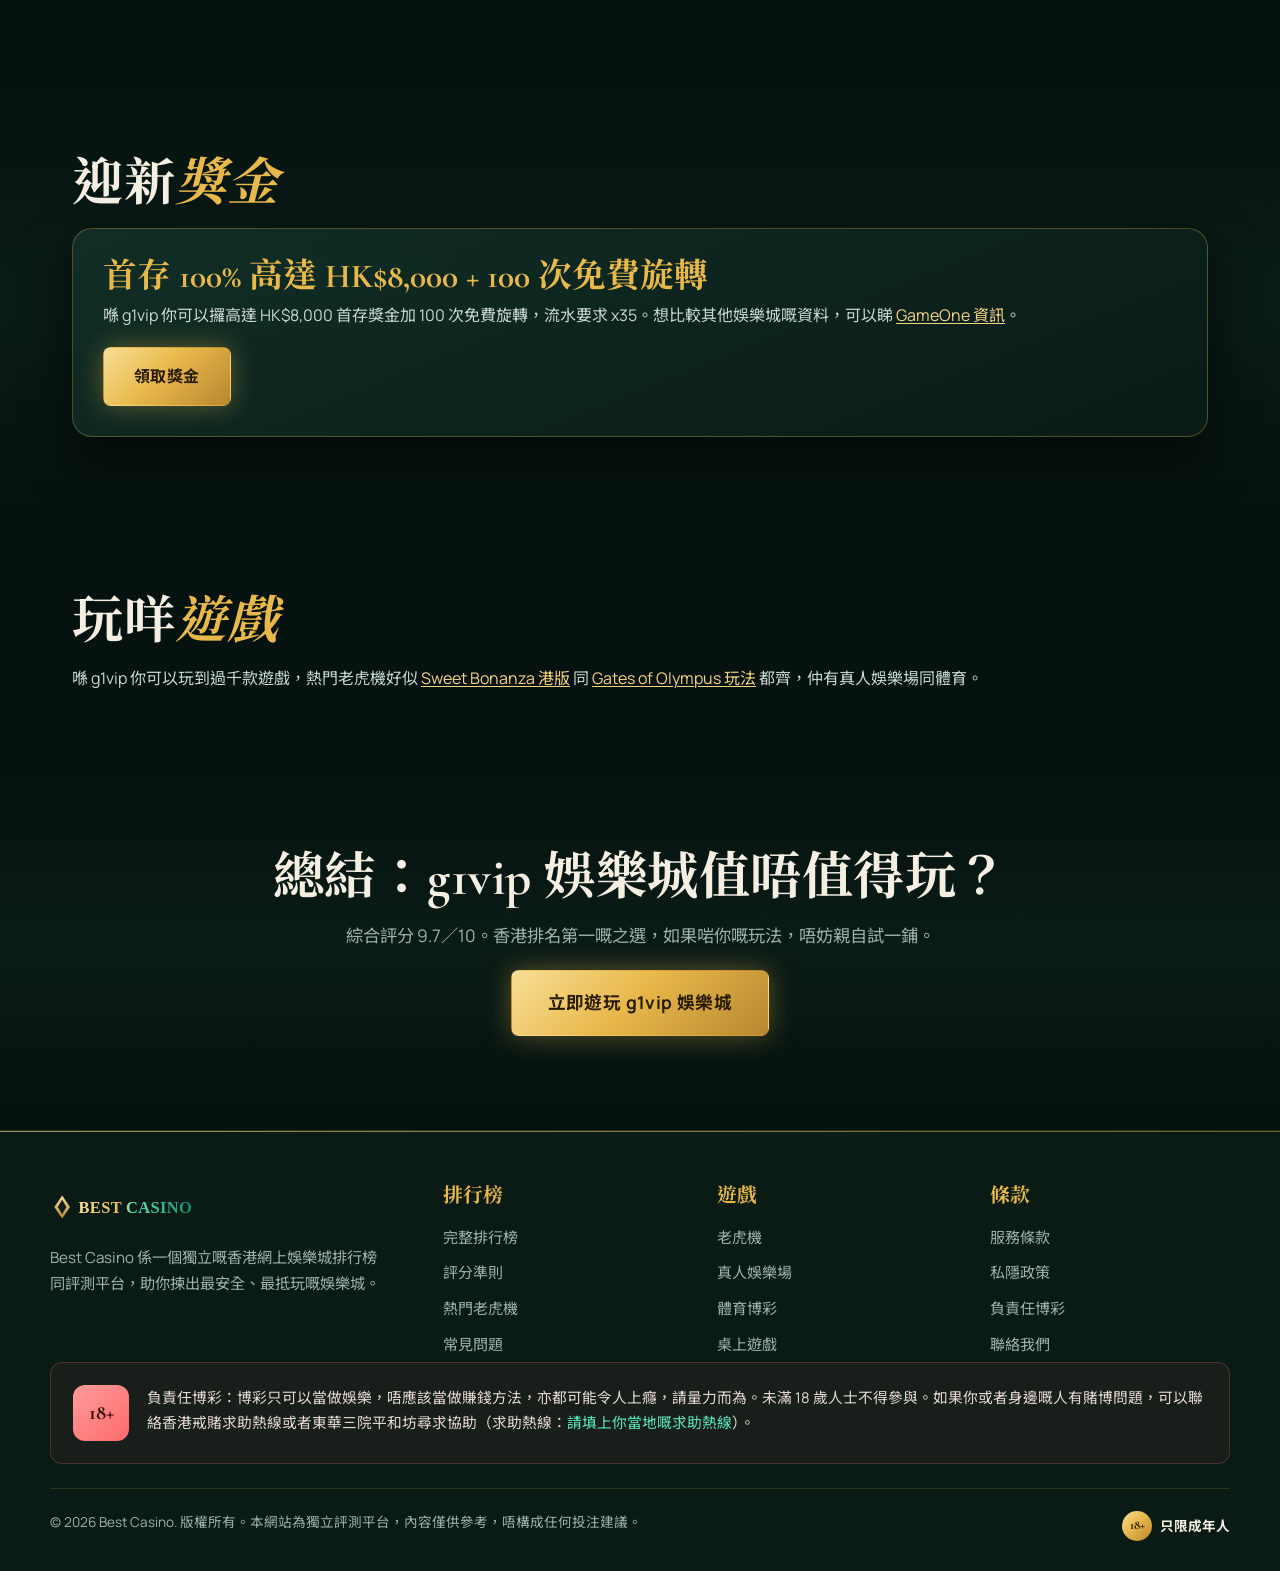
==== commit c78f276b: "3" ====
--- a/reviews/g1vip.html
+++ b/reviews/g1vip.html
@@ -23,7 +23,6 @@
 <section class="section" style="padding-top:6px;">
   <div class="container">
     <div class="rev-top">
-      <span class="rev-badge">★ 排名第一</span>
       <h1>g1vip 娛樂城<em>評測</em></h1>
       <div class="tagline">香港排名第一嘅之選</div>
       <div class="rev-bigring"><b>9.7<small>/10</small></b></div>
